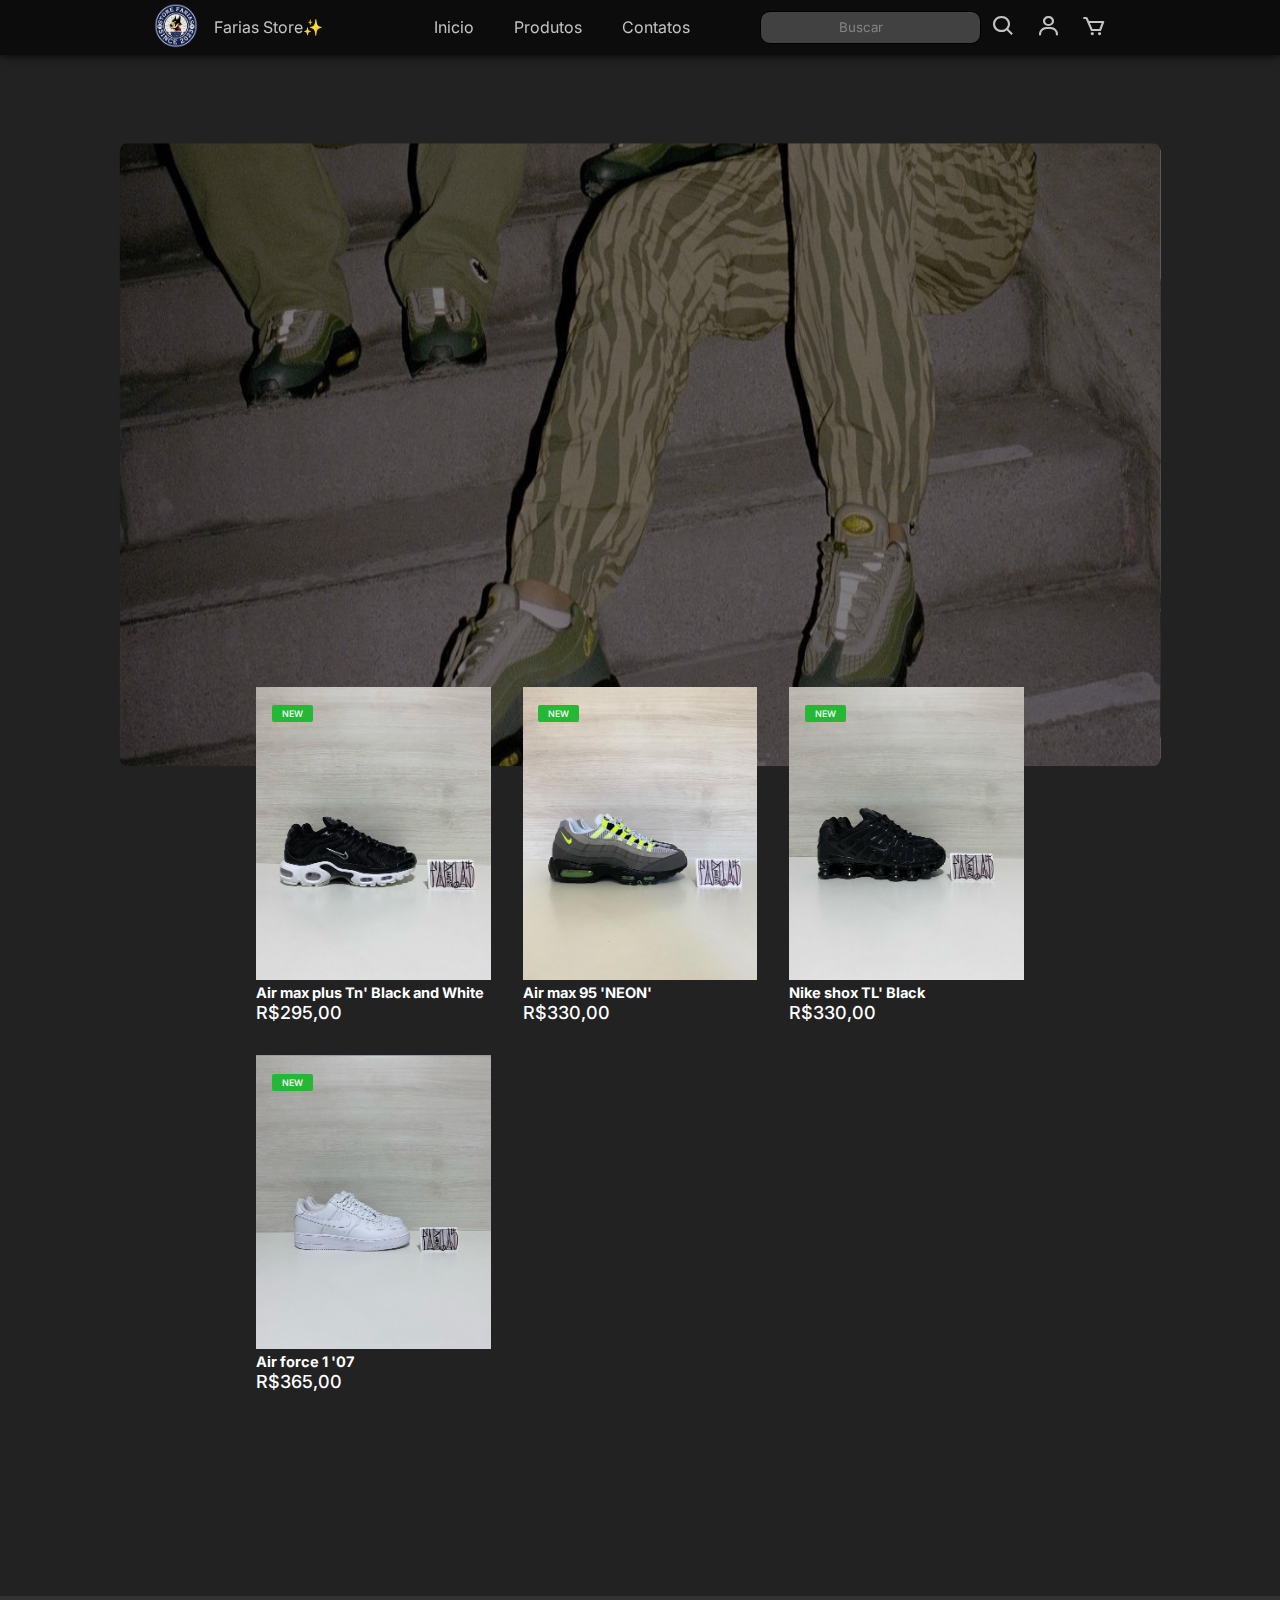
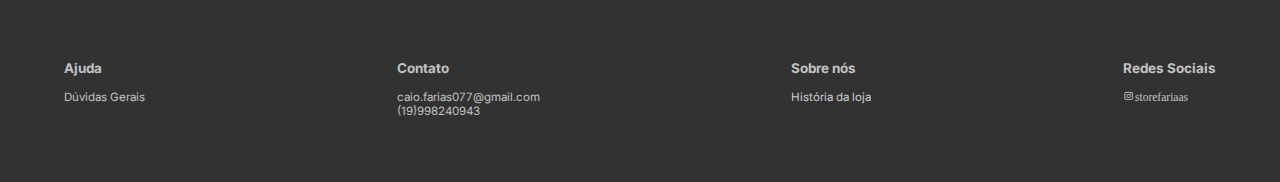
==== docs/index.html @ 1d5b16ed "new" ====
<!DOCTYPE html>
<html lang="en">

<head>
    <meta charset="UTF-8">
    <meta name="viewport" content="width=device-width, initial-scale=1.0">
    <title>Farias Store</title>
    <link rel="stylesheet" href="style.css">
    <!-- Linkando Fontes -->

    <link rel="preconnect" href="https://fonts.googleapis.com">
    <link rel="preconnect" href="https://fonts.gstatic.com" crossorigin>
    <link href="https://fonts.googleapis.com/css2?family=Inter&display=swap" rel="stylesheet">
    <link rel="stylesheet" href="https://cdnjs.cloudflare.com/ajax/libs/font-awesome/6.4.2/css/all.min.css"
        integrity="sha512-z3gLpd7yknf1YoNbCzqRKc4qyor8gaKU1qmn+CShxbuBusANI9QpRohGBreCFkKxLhei6S9CQXFEbbKuqLg0DA=="
        crossorigin="anonymous" referrerpolicy="no-referrer" />
    <link rel="stylesheet" href="https://unpkg.com/boxicons@latest/css/boxicons.min.css">
    <script type="module" src="home.js" defer></script>

</head>

<body>
    <!-- https://cdnjs.com/libraries/font-awesome -->
    <!-- box icons -->
    <!-- https://fonts.google.com/specimen/Inter?query=Inter -->

    <header>
        <div class="logo-name">
            <a href="" class="logo"><img src="./images/logocopy.png" alt="Logomarca! FariasStore"></a>
            <a href="index.html" class="name">Farias Store✨</a>
        </div>

        <ul class="navmenu">
            <li><a href="#">Inicio</a></li>
            <li><a href="produtos.html">Produtos</a></li>
            <li><a href="contact2.html">Contatos</a></li>
        </ul>

        <div class="nav-icons">
            <div class="busca">
                <form action="" id="search-box">
                    <input type="search" id="search-box2" placeholder="Buscar">
                    <a href="#"><i class='bx bx-search'></i></a>
                </form>
            </div>
            <a href="login.html"><i class='bx bx-user'></i></a>
            <a href="cart.html"><i class='bx bx-cart'></i></a>

        </div>
    </header>

    <section class="sliderBG">
        <div class="slider">
            <div class="slidess">
                <input type="radio" name="slider" class="slider-radio" id="slide1" checked>
                <input type="radio" name="slider" class="slider-radio" id="slide2">
                <input type="radio" name="slider" class="slider-radio" id="slide3">
                <input type="radio" name="slider" class="slider-radio" id="slide4">

                <div class="slide s1">
                    <img src="./images/bannerCorteiz.jpg" alt="Novo air max 95 Corteiz">
                </div>

                <div class="slide">
                    <img src="./images/BannerTN93.jpg" alt="Novo air max TN 1 'frança 93'">
                </div>

                <div class="slide">
                    <img src="./images/bannerTW.jpg" alt="Novo air max TW nike">
                </div>

                <div class="slide">
                    <img src="./images/bannerTW.jpg" alt="Novo air max TW nike">
                </div>

            </div>
            <div class="navigation">
                <label class="bar" for="slide1"></label>
                <label class="bar" for="slide2"></label>
                <label class="bar" for="slide3"></label>
                <label class="bar" for="slide4"></label>
            </div>
        </div>
    </section>

    <!-- Produtos destaque -->

    <section class="produto-destaque" id="destaques">
        <div class="center-text">
            <h2>Destaques</h2>
        </div>

        <div class="produtos" id="indexProd">
            
            <!-- prod's w JS -->

        </div>
    </section>
    <section class="footer">
        <div class="footer-all">
            <div>
                <h3>Ajuda</h3>
                <br>
                <p>Dúvidas Gerais</p>
            </div>
            <div>
                <h3>Contato</h3>
                <br>
                <p>caio.farias077@gmail.com</p>
                <p>(19)998240943</p>
            </div>
            <div>
                <h3>Sobre nós</h3>
                <br>
                <a href="sobrenos.html" class="sobre-nos">História da loja</a>
            </div>
            <div>
                <h3>Redes Sociais</h3>
                <br>
                <i class='bx bxl-instagram'>storefariaas</i>
            </div>
        </div>
</section>
</body>
</html>
---- docs/style.css ----
*{
margin:  0;
box-sizing: border-box;
scroll-behavior:smooth;
font-family: 'Inter', sans-serif;
list-style: none;
text-decoration: none;
}

body{
    background-color: #222;
}

header{
    background-color: rgb(12, 12, 12);
    position: fixed;
    width: 100vw;
    top: 0;
    right: 0;
    z-index: 1000;
    display: flex;
    align-items: center;
    justify-content: space-between;
    padding: 3px 12%;
    box-shadow: 0px 0px 10px;
}

.logo img{
    max-width: 3.5vw;
    height: auto;
}

.logo-name a{
color: #c3c3c3;
}

.logo-name{
    gap: 1rem;
    display: flex;
    align-items: center;
}

.logo-name a:hover{
    color: #ffffff;
    transition: all .42s ease;

}

.navmenu{
    display: flex;
}

.navmenu a{
    color: #c3c3c3;
    font-size: 16px;
    text-transform: capitalize;
    padding: 10px 20px;
    font-weight: 400;
    transition: all .42s ease;
}

.navmenu a:hover{
    color: #ffffff;
}

.nav-icons{
    display: flex;
    align-items: center;
}

.nav-icons i{
    margin-right: 20px;
    color: #c3c3c3;
    font-size: 25px;
    font-weight: 400;
    transition: all .42s ease;
}

.nav-icons i:hover{
    transform: scale(1.1);
    color: #ffffff;
}

#search-box2{
    border: 1px solid black;
    border-radius: 10px;
}

#search-box {
    display: flex;
    align-items: center;
}

#search-box i {
    cursor: pointer;
}

.sobre-nos{
    color: #cfcfcf;
}

#search-box input{
    font-weight: 400;
    color: #cfcfcf;
    margin-right: 10px;
    background-color: #414141;
    height: 3.7vh;
}

#search-box ::placeholder{
    color: #848484 ;
    padding-left: 35%;
}



#menu-icon{
    font-size: 35px;
    color: #c3c3c3;
    z-index: 10001;
    cursor: pointer;
}

section{
    padding: 5% 20%;
    padding-top: 15%;
}

.main-text h5{
    color: black;
    font-size: 18px;
    text-transform: capitalize;
    font-weight: 500;
}

.main-text h1{
    color: #c3c3c3;
    font-size: 25px;
    text-transform: capitalize;
    line-height: 1.1;
    font-weight: 600;
}

.main-text p{
    color: #a8a8a8;
}

.main-btn{
    color: #4a7944;
    font-size: 16px;
}

.main-btn:hover{
    transform: scale(1.1);
    color: #1e944f;
}
.center-text h2{
    color: #fff;
    font-size: 18px;
    text-transform: capitalize;
    margin-bottom: 20px;
}

.produtos{
    display: grid;
    grid-template-columns: repeat(auto-fit, minmax(25vh, auto));
    gap: 2rem;
}

.row{
    position: relative;
    transition: all .40s;
    font-weight: 500;
}

.row img{
    width: 100%;
    height: auto;
    transition: all .40s;
}

.row img:hover{
    transform: scale(0.95);
}

.preco{
    color: #fff;
    font-size: 2vh;
}

.product-text h5{
    color: #fff;
    position: absolute;
    top:  2.029769959404601vh;
    left: 1.7591339648173208vh;
    font-size: 0.7vw;
    font-weight: 500;
    text-transform: uppercase;
    background-color: #27b737;
    padding: 3px 10px;
    border-radius: 2px;
}

.produto-destaque{
    margin-top: 22vh;
}

.preco h4{
    font-size: 1.6238159675236807vh;
}

/* slider */

.slider{
    margin-top: 0.5vh ;
    height: 69.2828146143437vh;
    width: 81.3125vw;
    border-radius: 8px ;
    overflow: hidden;
    position: absolute;
    top: 50%;
    left: 50%;
    transform: translate(-50%, -50%);
}

.navigation{
    position: absolute;
    display: flex;
    bottom: 2.706359945872801vh;
    left: 50%;
    transform: translate(-50%);
}

.bar{
    width: 0.78125vw;
    height: 1.4238159675236807vh;
    border: 0.1706359945872801vh solid white;
    margin: 0.8119079837618404vh;
    border-radius: 6.7658998646820026vh;
    cursor: pointer;
    transition: .4s;
}

.bar:hover{
    background-color: #fff;
}

.slider-radio{
    display: none;
}

.slidess{
    display: flex;
    width: 400%;
    height: 100%;
}

.slide{
    width: 25%;
    transition: .5s;
}

.slide img{
    width: 100%;
    height: 100%;
}

#slide1:checked ~ .s1{
    margin-left: px;
}

#slide2:checked ~ .s1{
    margin-left: -25%;
}

#slide3:checked ~ .s1{
    margin-left: -50%;
}

#slide4:checked ~ .s1{
    margin-left: -75%;
}


@media screen and (max-width: 768px) {
    header {
        padding: 3px 5%; 
    }

    .logo img {
        max-width: 60px;
    }

    .navmenu {
        display: none;
    }

    .nav-icons {
        display: flex;
    }
}

@media screen and (max-width: 480px) {
    .logo img {
        max-width: 50px;
    }

    .main-text h1 {
        font-size: 20px;
    }

    .main-btn {
        font-size: 14px;
    }
}

/* FOOTER */

.footer{
    background-color: #323232;
    margin-top: 11%;
    padding: 5vw;
    align-items: center;
    font-size: 0.9vw;
    font-weight: 400;
}

.footer-all{
    display:flex;
    justify-content: space-between;
    color: #c3c3c3;
}

.footer-all h3:hover{
    color: #fff;
    transition: all .42s ease;
}

@media screen and (max-width: 768px) {
    .footer-all > div {
        flex-basis: 100%;
        margin-right: 0;
        margin-bottom: 20px;
    }
}

/* PAGINA PRODUTOS */

.produtoss-aba2{
    display: grid;
    grid-template-columns: repeat(auto-fit, minmax(25vh, auto));
    gap: 2rem;
}

.produto-aba2{
    margin-top: -8vw;
}

/* PRODUTO 1 */

.flex-box{
    display: flex;
    width: 1000px;
    margin: 12% auto;
}

.left{
    width: 50%;
}

.big-img{
    width: 300px;
}

.big-img img{
    width: inherit;
}

.imagess{
    display: flex;
    justify-content: space-between;
    width: 100%;
    margin-top: 10px;
}
.small-img{
    width: 64px;
    overflow: hidden;
}

.small-img img{
    width: inherit;
    width: inherit;
    cursor: pointer;
    transition: all 0.3s;
}

.small-img:hover img{
    transform:scale(1.1);
}

.right{
    margin-top: 4%;
}
.stock{
    font-weight: 400;
}

.btn2{
    font-size: 12px
}

.name-prod{
    color: #fff;
    font-weight: 400;
    margin-left: 7% ;
}

.price-prod{
    font-size: 20px;
    margin-top: 5%;
}

.tamanhos{
    margin-top: 6%;
}

.tamanhos select{
    margin-right: 5px ;
    padding: 1%;
    border-radius: 3px;
    background-color: rgb(85, 85, 85);
    color: white;
    cursor: pointer;
}

.comprarr{
    margin-top: 6%;
}
.comprarr a{
    background-color: #09af4e;
    color: rgb(0, 0, 0);
    border-radius: 3px;
    padding: 1%;
    font-weight: 500;
    transition: all .42s ease;
}

.comprarr:hover a{
    background-color: #1eda6c;
    transform: scale(1.1);
}

.text-product{
    margin-top: 5%;
}

/* CONTATOS */

.contacts img{
    margin-left: 4.5vw;
    max-width: 50vw;
}

.container-contact{
    margin:0 auto;
    margin-top: 10%;
    max-width: 400px;
    width: 100%;
    position: relative;
    font-weight: 400;
}
#contact{
    color: #ffffff;
    background-color: #555;
    padding: 5%;
}
.container-contact form{
    margin: 0 auto;
    width: 317px;
    height: 530px;
    flex-shrink: 0;
    border-radius: 10px;
    border: 1.5px solid #fff;
}

.logo-contact{
    margin-left: 28.5%;
    margin-bottom: 1%;
    max-width: 120px;
    width: 100%
}

.container-contact button{
    background-color: #323232;
    border-radius: 5px;
    color: #fff;
    border: 1px solid rgb(255, 255, 255);
    cursor: pointer;
    padding: 6px;
    font-size: 13px;
}

#contact h5{
 font-weight: 500;
 margin-bottom: 1%;
}

#contact input{
    width: 258.477px;
    height: 37.591px;
    flex-shrink: 0;
    border: 1.5px solid #fff;
    border-radius: 10px;
    background-color: #414141;
    color: #848484;
    padding: 10px;
}

#contact fieldset{
    border: none;
}

#contact textarea{
    padding: 10px;
    flex-shrink: 0;
    border-radius: 10px;
    border: 1px solid #fff;
    background-color: #414141;
    width: 258.477px;
    height: 70px;
    resize: none;
}

.container-contact a{
    color: #fff;
    font-size: 10px;
    font-weight: 400;
}

/* REGISTRO */

.container-registro{
    margin:0 auto;
    margin-top: 10%;
    max-width: 400px;
    width: 100%;
    position: relative;
    font-weight: 400;;
}

.container-registro form{
    margin: 0 auto;
    width: 317px;
    height: 495px;
    flex-shrink: 0;
    border-radius: 10px;
    border: 1.5px solid #fff;
}

.container-registro button{
    background-color: #323232;
    border-radius: 5px;
    color: #fff;
    border: 1px solid rgb(255, 255, 255);
    cursor: pointer;
    padding: 6px;
    font-size: 13px;
    margin-left: 20px;
    margin-right: 100px;
}

.fazer-login {
    color: #fff;
    font-size: 10px;
    font-weight: 400;
}

/* LOGIN */

.container-login{
    margin:0 auto;
    margin-top: 10%;
    max-width: 400px;
    width: 100%;
    position: relative;
    font-weight: 400;;
}

.container-login form{
    margin: 0 auto;
    width: 317px;
    height: 360px;
    flex-shrink: 0;
    border-radius: 10px;
    border: 1.5px solid #fff;
}

.container-login button{
    background-color: #323232;
    border-radius: 5px;
    color: #fff;
    border: 1px solid rgb(255, 255, 255);
    cursor: pointer;
    padding: 6px;
    font-size: 13px;
    margin-left: 20px;
    margin-right: 100px;
}

.container-login a{
    color: #fff;
    font-size: 10px;
    font-weight: 400;
}

/* CARRINHO */

.wraper{
    max-width: 1000px;
    margin: 5% auto;
}

.wraper h1{
    font-weight: 400;
    color: #cfcfcf;
    font-size: 20px;
    padding: 25px 0;
    text-align: center;
}

.project {
    display: flex;
}

.shop{
    flex: 75%;
}

.box {
    display: flex;
    width: 100%;
    height: 200px;
    overflow: hidden;
    margin-bottom: 20px;
    background: #f7f7f7;
    transition: all .6s ease;
    box-shadow: rgba(100, 100, 111, 0.2) 0 7px 29px 0;
}

.box:hover{
    transform: scale(1.02s);
}

.box img{
    width: 300px;
    height: 200px;
    object-fit: cover;
}

.content{
    padding: 20px;
    width: 100%;
}
.content p{
    padding-bottom: 1%;
}

.content h3{
    margin-bottom: 23px;
}

.content h4{
    margin-bottom: 15px;
}

.unit input{
    width: 50px;
    padding: 4px;
    text-align: center;
}

.btn_area i{
    margin-right: 5px;
}

#remove_cart{
    padding: 0.7%;
    margin-bottom: 1%;
    border: none;
    border-radius: 5px;
    background-color: rgb(189, 50, 50);
    color: white;
    cursor: pointer;
    transition: all 0.5s;
}

#remove_cart:hover{
    background-color: #9e0808;
}

#right_bar{
    flex: 25%;
    margin-left: 20px;
    padding: 20px;
    height: 400px;
    border-radius: 5px;
    background: #f7f7f7;
    box-shadow: rgba(100, 100, 111, 0.2) 0 7px 29px 0;
}

#right_bar hr{
    margin-bottom: 25px;
}
#right_bar p{
    justify-content: space-between;
    margin-bottom: 30px;
    font-size: 20px;
}

#right_bar a{
    background-color: #444444;
    color: white;
    text-decoration: none;
    display: block;
    text-align: center;
    height: 40px;
    line-height: 40px;
    font-weight: 400;
    transition: all 0.4s;
}
#right_bar i{
    margin-right: 15px;
}

.btn_area{
    font-size: 17px;
    border: none;
    background-color: #4c4c4c;
    padding-left: 5px;
    border-radius: 5px;
    padding: 12px;
    margin-left: 10%;
    color: white;
    cursor: pointer;
    transition: all 0.4s;
}

.btn_area:hover {
    background-color: #165a00;
}

@media screen and (max-width: 700px) {
    .content h3{
        margin-bottom: 15px;
    }
    .content h4 {
        margin-bottom: 20px;
    }
    .btn2{
        display: none;
    }
    .box{
        height: 150px;
    }
    .box img{
        height: 150px;
        width: 200px;
    }  
}

@media screen and (max-width: 900px) {
    .project{
        flex-direction: column;
    }
    #right_bar{
        margin-left: 0;
        margin-bottom: 20px;
    }  
}
@media screen and (max-width: 1250px) {
    .wraper{
        max-width: 95%;
    }    
}

/* Sobre nos */

.sobrenosTXT{
    font-weight: 200;
    color: #f7f7f7;
    margin-top: 10%;
    font-weight: 200;
    text-align:center;
    font-size: 120%;
    margin-bottom: 15%;
}
.sobrenosTXT h2{
    color: #f7f7f7;
    margin-bottom: 0.5%;
    font-weight: 200;
}
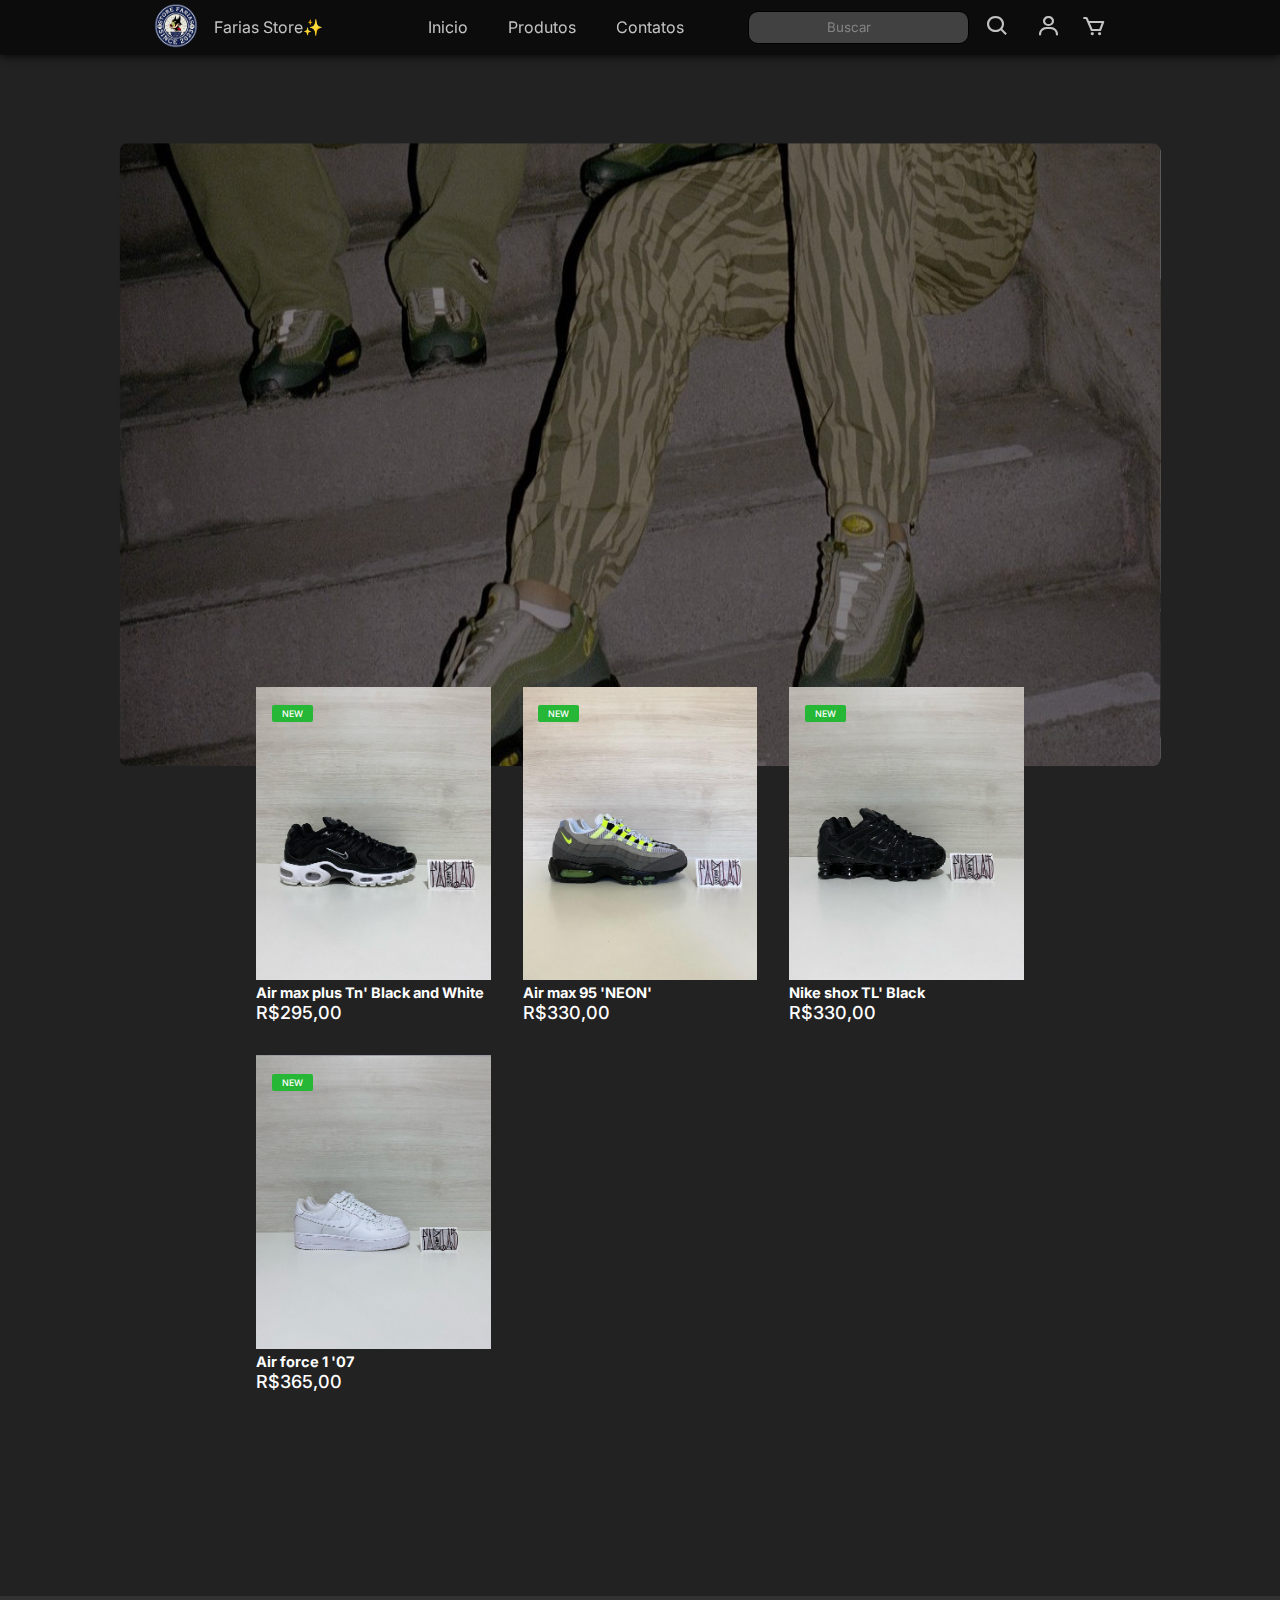
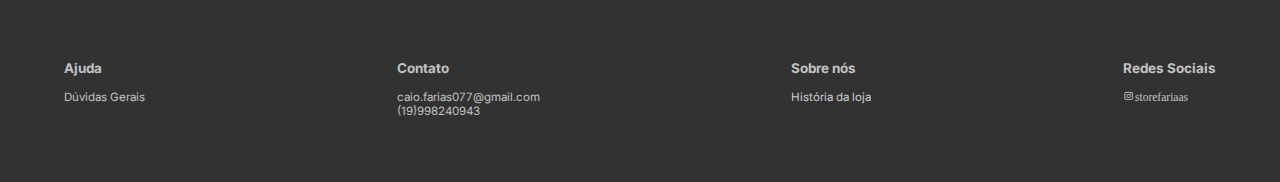
==== commit 029a9815: "new v" ====
--- a/docs/index.html
+++ b/docs/index.html
@@ -40,7 +40,7 @@
             <div class="busca">
                 <form action="" id="search-box">
                     <input type="search" id="search-box2" placeholder="Buscar">
-                    <a href="#"><i class='bx bx-search'></i></a>
+                    <button type="search" class="searchIcon" onclick="" ><i class='bx bx-search'></i></button>
                 </form>
             </div>
             <a href="login.html"><i class='bx bx-user'></i></a>
--- a/docs/style.css
+++ b/docs/style.css
@@ -59,6 +59,12 @@
     transition: all .42s ease;
 }
 
+.searchIcon{
+    background-color: rgb(12, 12, 12);
+    border: none;
+    cursor: pointer;
+}
+
 .navmenu a:hover{
     color: #ffffff;
 }
@@ -84,6 +90,16 @@
 #search-box2{
     border: 1px solid black;
     border-radius: 10px;
+
+}
+
+/* Removendo o X padrão do input */
+
+input[type="search"]::-webkit-search-cancel-button,
+input[type="search"]::-webkit-search-clear-button {
+    -webkit-appearance: none;
+    appearance: none;
+    display: none;
 }
 
 #search-box {
@@ -365,6 +381,7 @@
 }
 
 .left{
+    max-width: 305px;
     width: 50%;
 }
 
@@ -658,19 +675,23 @@
 }
 
 .content{
+    font-weight: 400;
     padding: 20px;
     width: 100%;
 }
 .content p{
+    font-weight: 400;
     padding-bottom: 1%;
 }
 
 .content h3{
-    margin-bottom: 23px;
-}
-
-.content h4{
-    margin-bottom: 15px;
+    font-weight: 400;
+    margin-bottom: 1%;
+}
+
+.content h4, h5{
+    font-weight: 400;
+    margin-bottom: 2.5%;
 }
 
 .unit input{
@@ -683,7 +704,7 @@
     margin-right: 5px;
 }
 
-#remove_cart{
+.remove_cart{
     padding: 0.7%;
     margin-bottom: 1%;
     border: none;
@@ -694,7 +715,7 @@
     transition: all 0.5s;
 }
 
-#remove_cart:hover{
+.remove_cart:hover{
     background-color: #9e0808;
 }
 
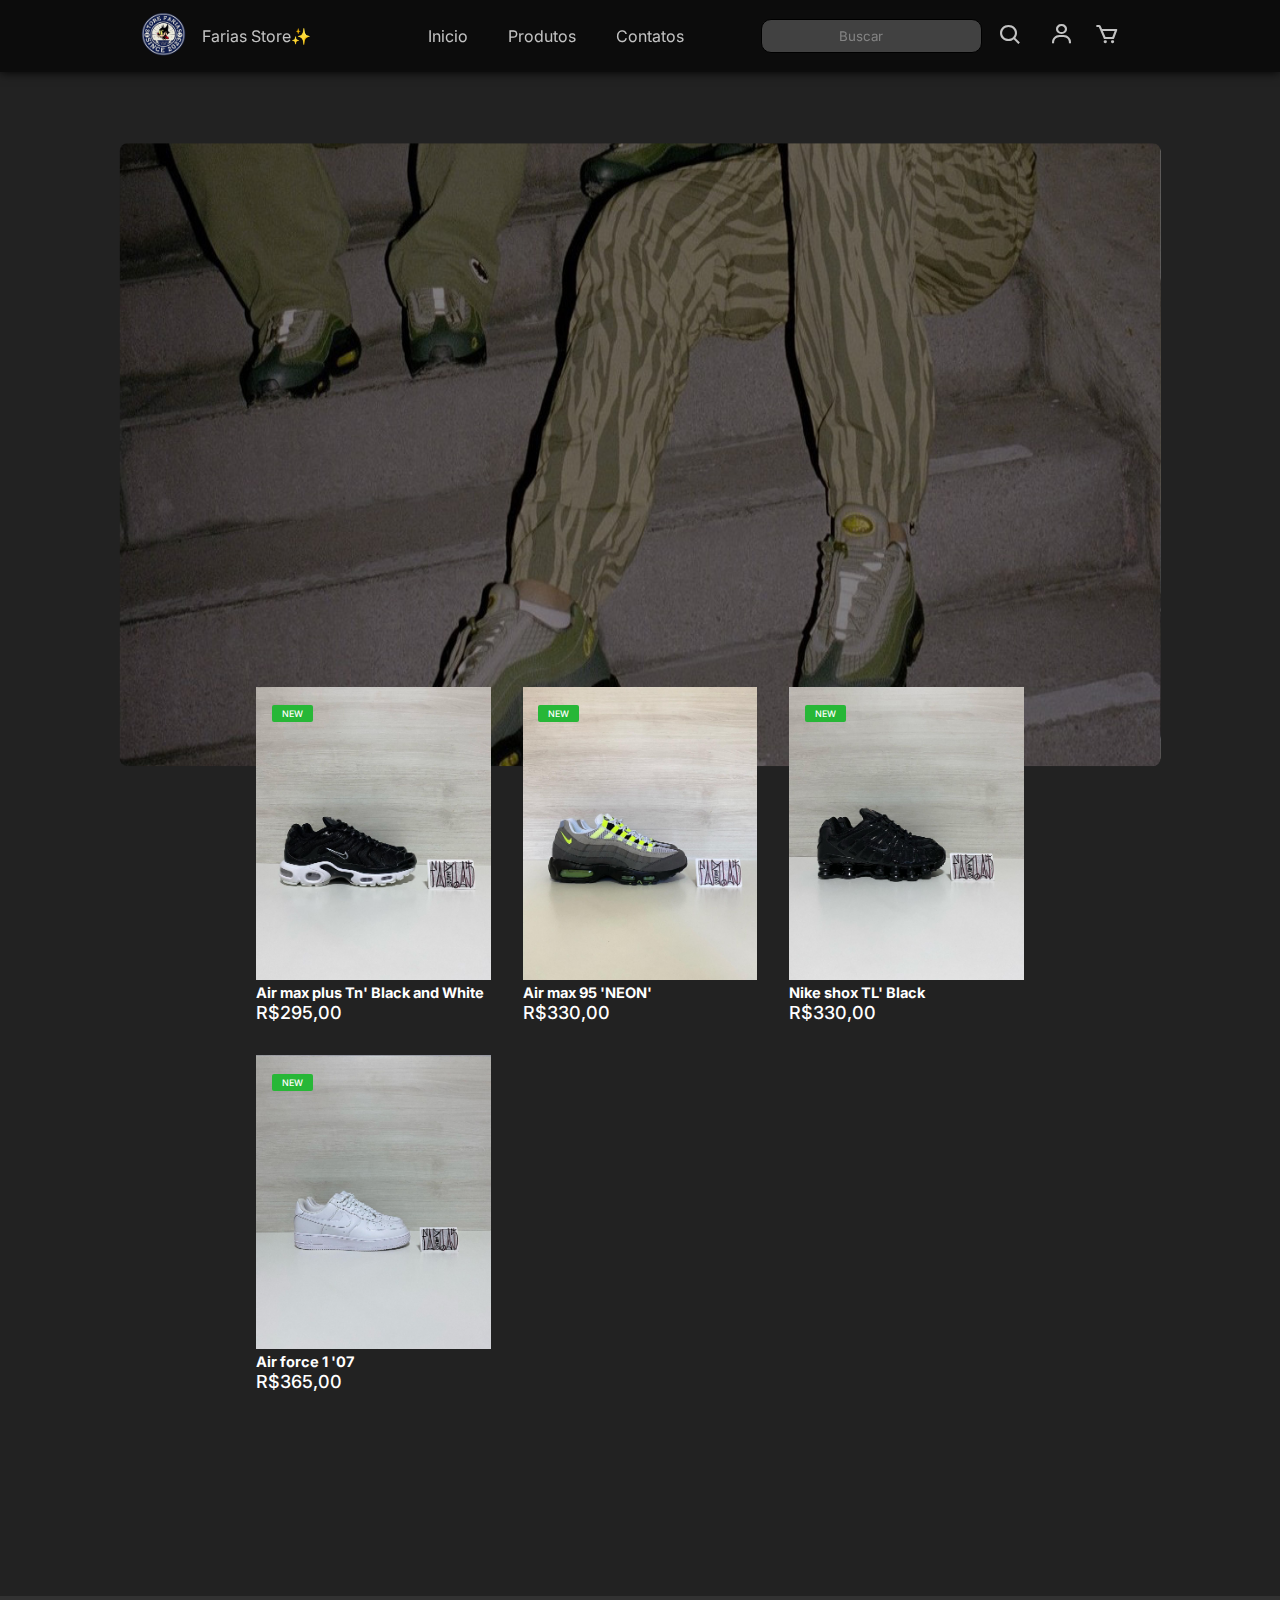
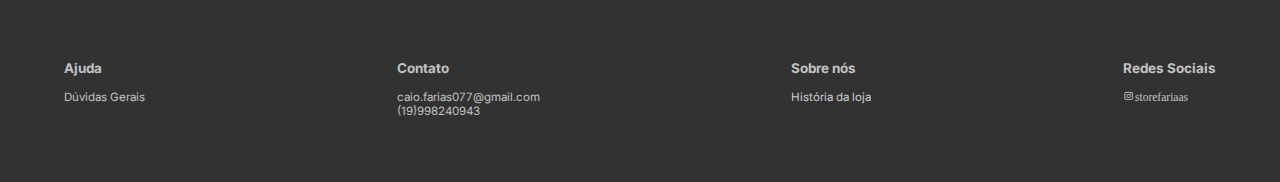
==== commit 929a4069: "store" ====
--- a/docs/index.html
+++ b/docs/index.html
@@ -16,6 +16,7 @@
         crossorigin="anonymous" referrerpolicy="no-referrer" />
     <link rel="stylesheet" href="https://unpkg.com/boxicons@latest/css/boxicons.min.css">
     <script type="module" src="home.js" defer></script>
+    <link rel="icon" href="./images/favicon-32x32.png">
 
 </head>
 
@@ -39,7 +40,7 @@
         <div class="nav-icons">
             <div class="busca">
                 <form action="" id="search-box">
-                    <input type="search" id="search-box2" placeholder="Buscar">
+                    <input type="search" id="search-box2" placeholder="Buscar" >
                     <button type="search" class="searchIcon" onclick="" ><i class='bx bx-search'></i></button>
                 </form>
             </div>
@@ -96,30 +97,32 @@
 
         </div>
     </section>
-    <section class="footer">
-        <div class="footer-all">
-            <div>
-                <h3>Ajuda</h3>
-                <br>
-                <p>Dúvidas Gerais</p>
+    <footer>
+        <section class="footer">
+            <div class="footer-all">
+                <div>
+                    <h3>Ajuda</h3>
+                    <br>
+                    <p>Dúvidas Gerais</p>
+                </div>
+                <div>
+                    <h3>Contato</h3>
+                    <br>
+                    <p>caio.farias077@gmail.com</p>
+                    <p>(19)998240943</p>
+                </div>
+                <div>
+                    <h3>Sobre nós</h3>
+                    <br>
+                    <a href="sobrenos.html" class="sobre-nos">História da loja</a>
+                </div>
+                <div>
+                    <h3>Redes Sociais</h3>
+                    <br>
+                    <i class='bx bxl-instagram'>storefariaas</i>
+                </div>
             </div>
-            <div>
-                <h3>Contato</h3>
-                <br>
-                <p>caio.farias077@gmail.com</p>
-                <p>(19)998240943</p>
-            </div>
-            <div>
-                <h3>Sobre nós</h3>
-                <br>
-                <a href="sobrenos.html" class="sobre-nos">História da loja</a>
-            </div>
-            <div>
-                <h3>Redes Sociais</h3>
-                <br>
-                <i class='bx bxl-instagram'>storefariaas</i>
-            </div>
-        </div>
-</section>
+        </section>
+    </footer>
 </body>
 </html>--- a/docs/style.css
+++ b/docs/style.css
@@ -15,13 +15,14 @@
     background-color: rgb(12, 12, 12);
     position: fixed;
     width: 100vw;
+    height: 8%;
     top: 0;
     right: 0;
     z-index: 1000;
     display: flex;
     align-items: center;
     justify-content: space-between;
-    padding: 3px 12%;
+    padding: 3px 11%;
     box-shadow: 0px 0px 10px;
 }
 
@@ -700,7 +701,7 @@
     text-align: center;
 }
 
-.btn_area i{
+#btn_finalizar_compra i{
     margin-right: 5px;
 }
 
@@ -753,7 +754,7 @@
     margin-right: 15px;
 }
 
-.btn_area{
+#btn_finalizar_compra{
     font-size: 17px;
     border: none;
     background-color: #4c4c4c;
@@ -766,7 +767,7 @@
     transition: all 0.4s;
 }
 
-.btn_area:hover {
+#btn_finalizar_compra:hover {
     background-color: #165a00;
 }
 
@@ -820,3 +821,61 @@
     margin-bottom: 0.5%;
     font-weight: 200;
 }
+
+.endereco-viacep{
+    border: 1px solid rgb(81, 80, 80);
+    border-radius: 15px;
+    max-width: 35%;
+    padding: 3%;
+    margin-top: 10%;
+    margin-left: 33%;
+    background-color: #888888;
+}
+
+.labelEnd{
+    color: #e7e7e7;
+    font-size: clamp(8px, 22px ,40px);
+    padding-bottom: 2%;
+    display: block;
+    font-weight: 200;
+    
+}
+
+.inputEnd{
+    border-radius: 5px;
+    border: none;
+    max-width: 60%;
+    max-height: 20%;
+    height: fit-content;
+    padding: 0.5vh;
+    background-color: #5b5b5b;
+    color: #f7f7f7;
+}
+
+.titleEnd{
+    color: #e7e7e7;
+    padding-bottom: 4%;
+    font-weight: 200;
+    text-align: center;
+}
+
+.enviarEnd{
+    border-radius: 5px;
+    border: none;
+    background-color: #0768c3;
+    color: white;
+    padding: 2%;
+    font-size: clamp(8px, 20px, 15px);
+    margin-left: 85%;
+    transition: all 0.4s;
+
+}
+
+.enviarEnd:hover{
+    background-color: rgb(7, 64, 131);
+    cursor: pointer;
+}
+
+#resultado{
+    margin-top: 10%;
+}
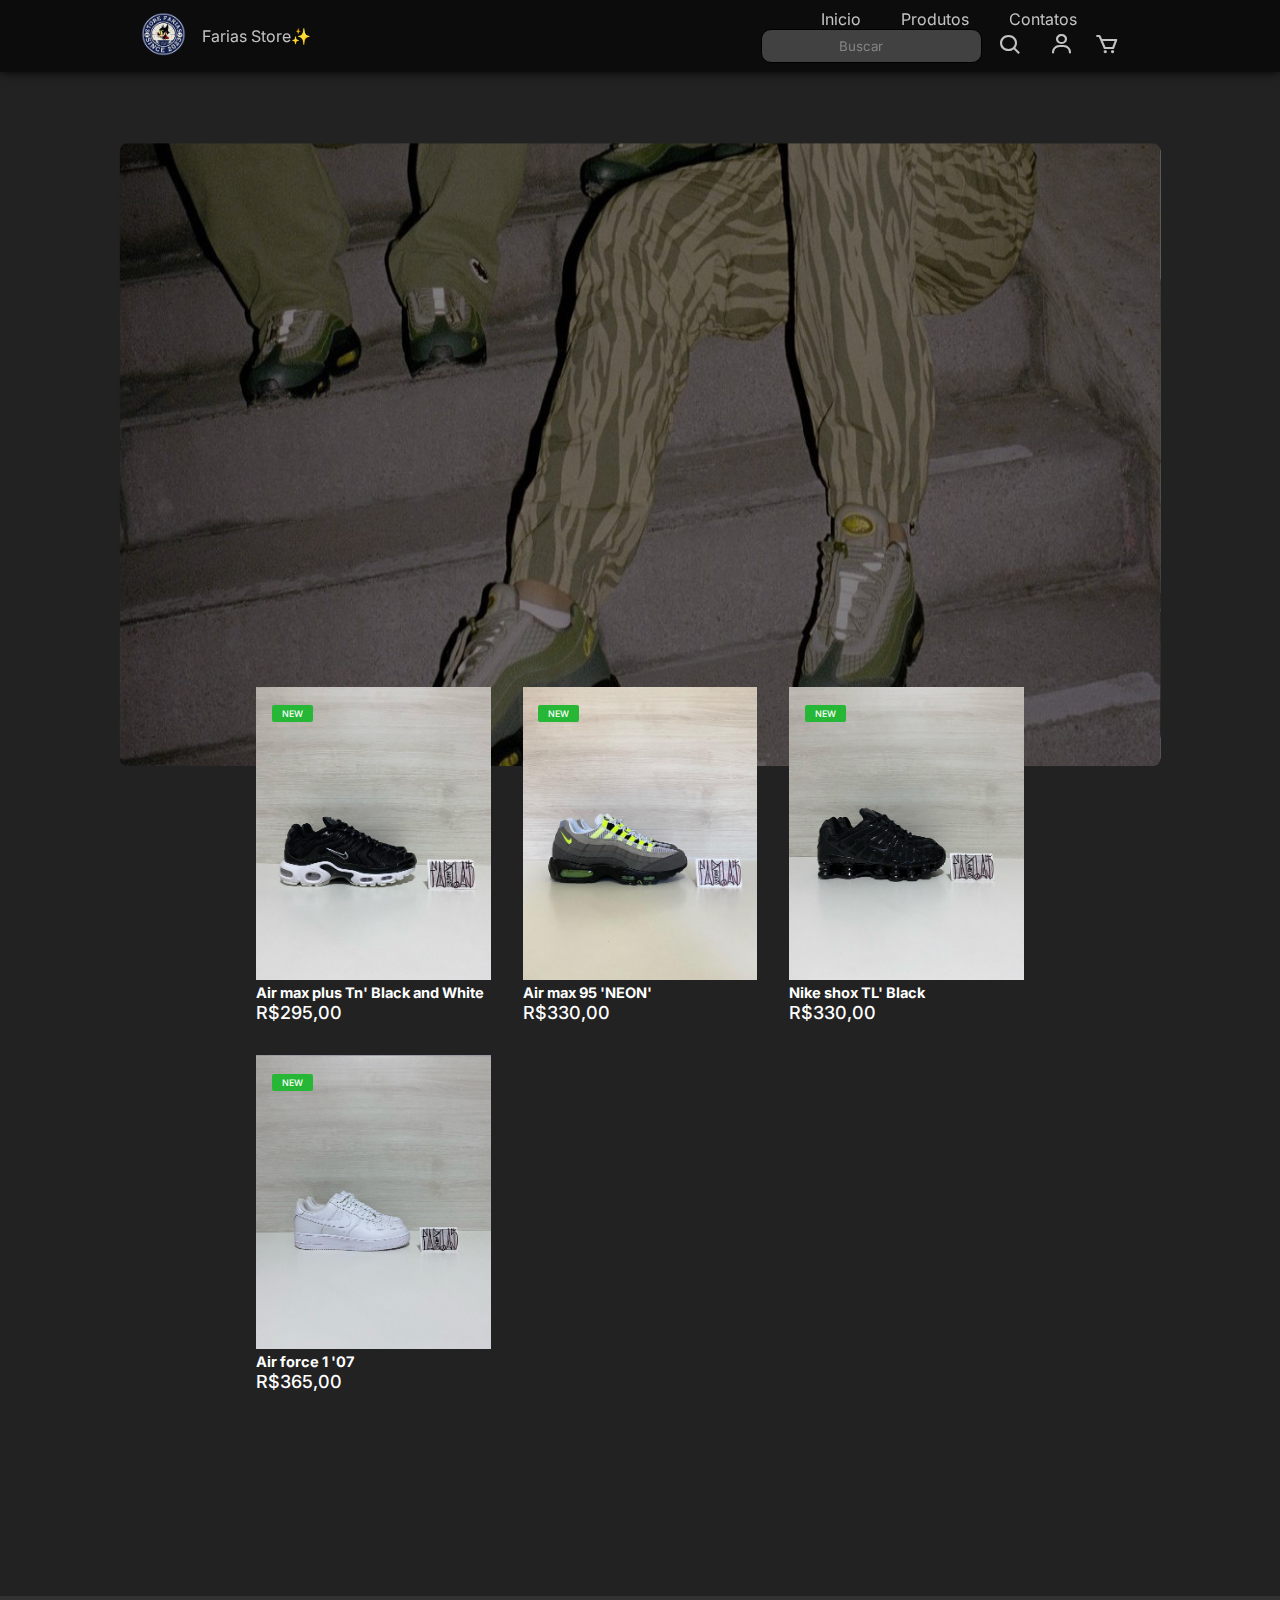
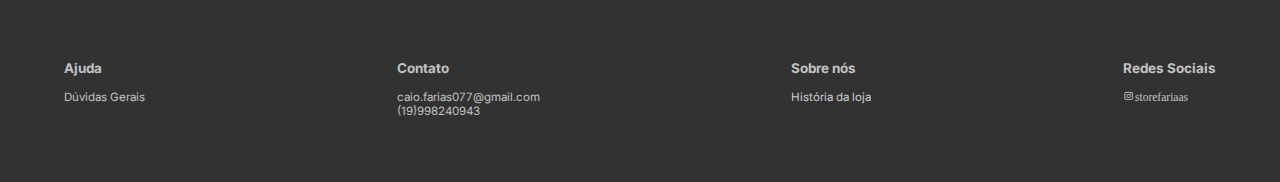
==== commit 11e5fc15: "store" ====
--- a/docs/index.html
+++ b/docs/index.html
@@ -26,63 +26,65 @@
     <!-- https://fonts.google.com/specimen/Inter?query=Inter -->
 
     <header>
-        <div class="logo-name">
-            <a href="" class="logo"><img src="./images/logocopy.png" alt="Logomarca! FariasStore"></a>
-            <a href="index.html" class="name">Farias Store✨</a>
-        </div>
+            <div class="logo-name">
+                <a href="" class="logo"><img src="./images/logocopy.png" alt="Logomarca! FariasStore"></a>
+                <a href="index.html" class="name">Farias Store✨</a>
+            </div>
+        <nav>
+            <ul class="navmenu">
+                <li><a href="#">Inicio</a></li>
+                <li><a href="produtos.html">Produtos</a></li>
+                <li><a href="contact2.html">Contatos</a></li>
+            </ul>
 
-        <ul class="navmenu">
-            <li><a href="#">Inicio</a></li>
-            <li><a href="produtos.html">Produtos</a></li>
-            <li><a href="contact2.html">Contatos</a></li>
-        </ul>
-
-        <div class="nav-icons">
-            <div class="busca">
-                <form action="" id="search-box">
-                    <input type="search" id="search-box2" placeholder="Buscar" >
-                    <button type="search" class="searchIcon" onclick="" ><i class='bx bx-search'></i></button>
-                </form>
+            <div class="nav-icons">
+                <div class="busca">
+                    <form action="" id="search-box">
+                        <input type="search" id="search-box2" placeholder="Buscar" >
+                        <button type="search" class="searchIcon" onclick="" ><i class='bx bx-search'></i></button>
+                    </form>
+                </div>
+                <a href="login.html"><i class='bx bx-user'></i></a>
+                <a href="cart.html"><i class='bx bx-cart'></i></a>
+            
             </div>
-            <a href="login.html"><i class='bx bx-user'></i></a>
-            <a href="cart.html"><i class='bx bx-cart'></i></a>
-
-        </div>
+        </nav>
     </header>
 
-    <section class="sliderBG">
-        <div class="slider">
-            <div class="slidess">
-                <input type="radio" name="slider" class="slider-radio" id="slide1" checked>
-                <input type="radio" name="slider" class="slider-radio" id="slide2">
-                <input type="radio" name="slider" class="slider-radio" id="slide3">
-                <input type="radio" name="slider" class="slider-radio" id="slide4">
+    <main>
+        <section class="sliderBG">
+            <div class="slider">
+                <div class="slidess">
+                    <input type="radio" name="slider" class="slider-radio" id="slide1" checked>
+                    <input type="radio" name="slider" class="slider-radio" id="slide2">
+                    <input type="radio" name="slider" class="slider-radio" id="slide3">
+                    <input type="radio" name="slider" class="slider-radio" id="slide4">
 
-                <div class="slide s1">
-                    <img src="./images/bannerCorteiz.jpg" alt="Novo air max 95 Corteiz">
+                    <div class="slide s1">
+                        <img src="./images/bannerCorteiz.jpg" alt="Novo air max 95 Corteiz">
+                    </div>
+
+                    <div class="slide">
+                        <img src="./images/BannerTN93.jpg" alt="Novo air max TN 1 'frança 93'">
+                    </div>
+
+                    <div class="slide">
+                        <img src="./images/bannerTW.jpg" alt="Novo air max TW nike">
+                    </div>
+
+                    <div class="slide">
+                        <img src="./images/bannerTW.jpg" alt="Novo air max TW nike">
+                    </div>
+
                 </div>
-
-                <div class="slide">
-                    <img src="./images/BannerTN93.jpg" alt="Novo air max TN 1 'frança 93'">
+                <div class="navigation">
+                    <label class="bar" for="slide1"></label>
+                    <label class="bar" for="slide2"></label>
+                    <label class="bar" for="slide3"></label>
+                    <label class="bar" for="slide4"></label>
                 </div>
-
-                <div class="slide">
-                    <img src="./images/bannerTW.jpg" alt="Novo air max TW nike">
-                </div>
-
-                <div class="slide">
-                    <img src="./images/bannerTW.jpg" alt="Novo air max TW nike">
-                </div>
-
             </div>
-            <div class="navigation">
-                <label class="bar" for="slide1"></label>
-                <label class="bar" for="slide2"></label>
-                <label class="bar" for="slide3"></label>
-                <label class="bar" for="slide4"></label>
-            </div>
-        </div>
-    </section>
+        </section>
 
     <!-- Produtos destaque -->
 
@@ -97,6 +99,8 @@
 
         </div>
     </section>
+</main>
+
     <footer>
         <section class="footer">
             <div class="footer-all">
